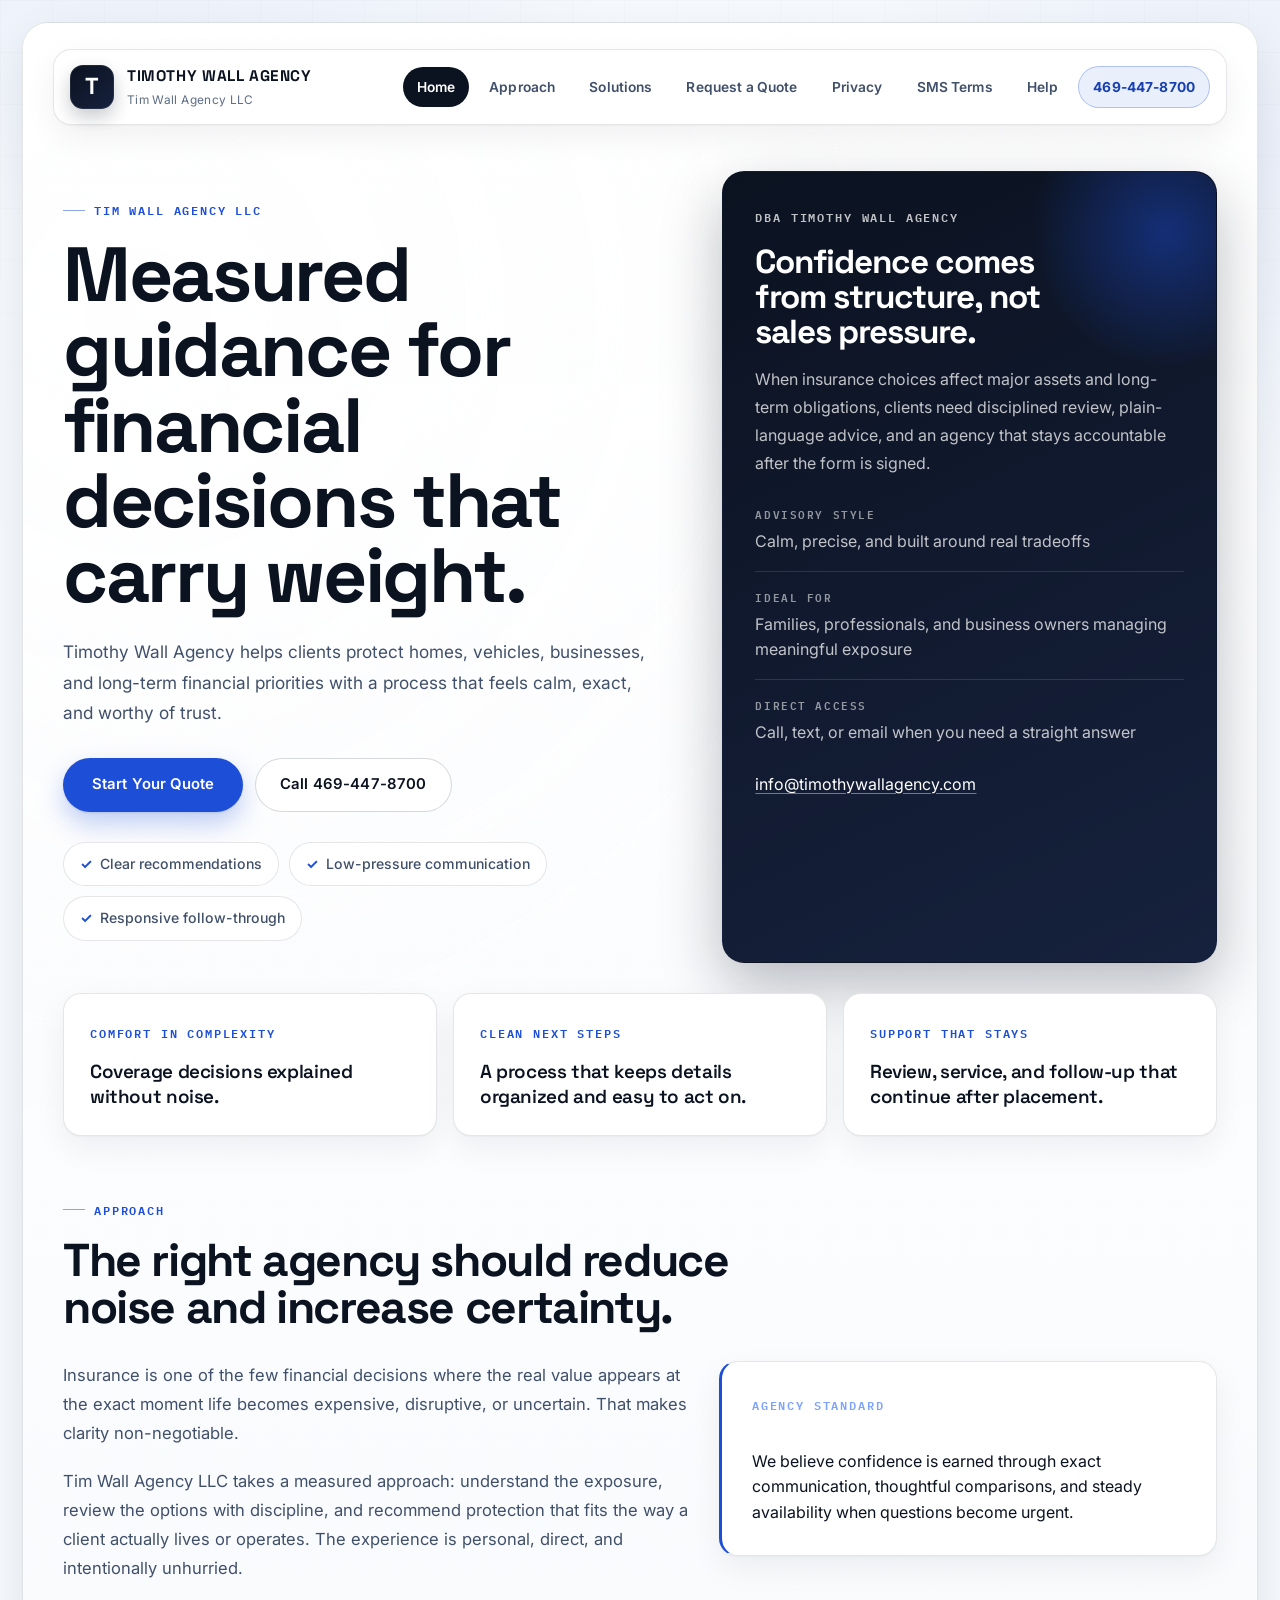
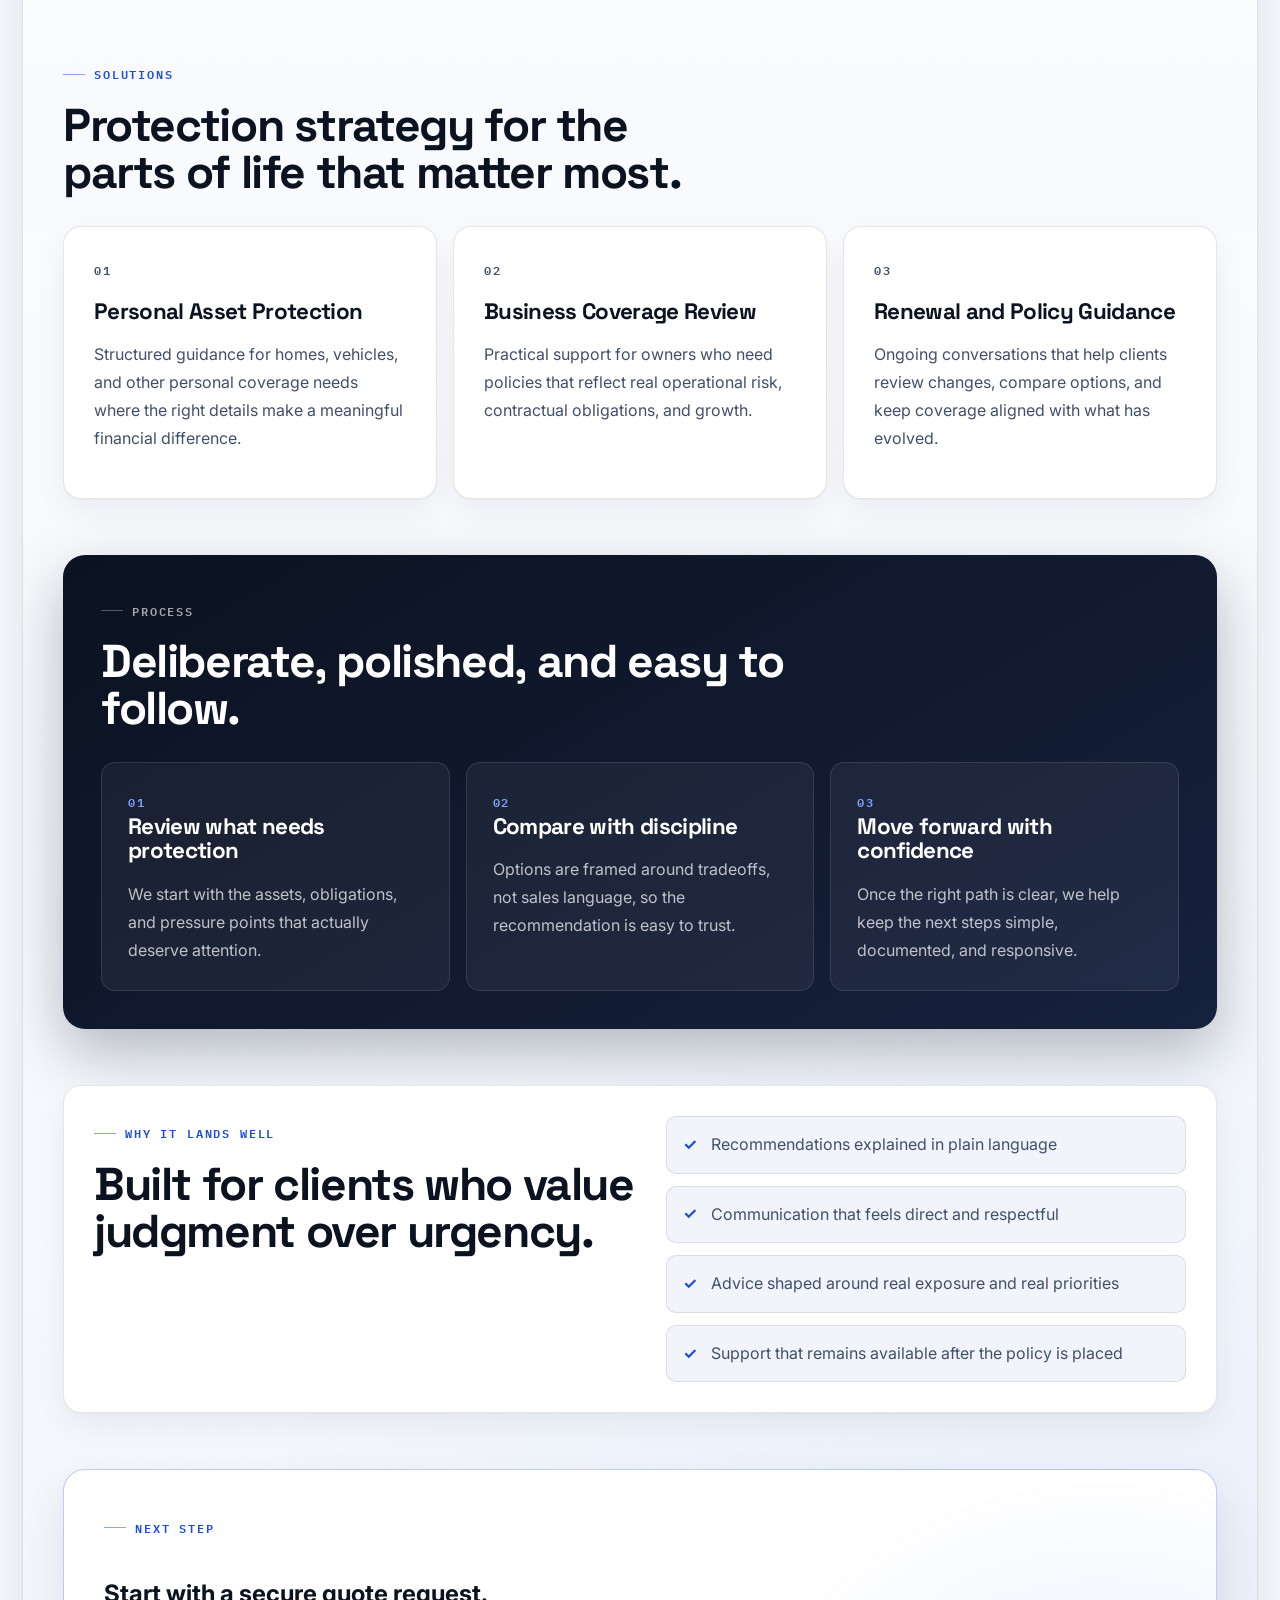
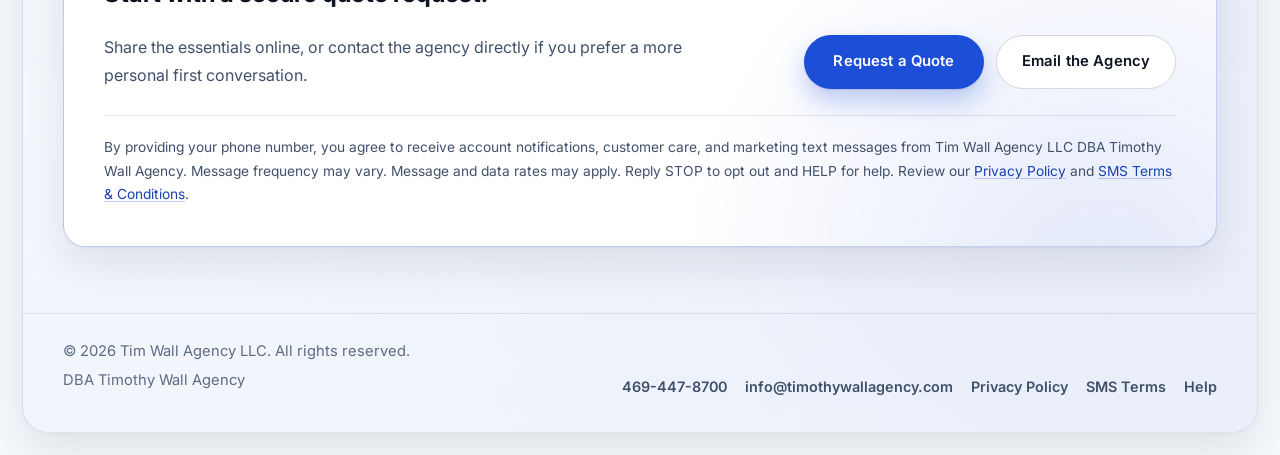
==== index.html @ 3e77e7af "Add files via upload" ====
<!DOCTYPE html>
<html lang="en">
<head>
  <meta charset="UTF-8" />
  <meta name="viewport" content="width=device-width, initial-scale=1.0" />
  <title>Timothy Wall Agency | Refined Insurance Guidance</title>
  <meta
    name="description"
    content="Tim Wall Agency LLC DBA Timothy Wall Agency delivers clear, high-trust insurance guidance for major personal and business decisions."
  />
  <link rel="stylesheet" href="styles.css" />
</head>
<body>
  <a class="skip-link" href="#main">Skip to content</a>
  <div class="page-shell">
    <div class="page-frame">
      <header class="site-nav">
        <div class="nav-inner">
          <a class="brand" href="index.html" aria-label="Timothy Wall Agency home">
            <span class="brand-mark">T</span>
            <span class="brand-copy">
              <strong>Timothy Wall Agency</strong>
              <small>Tim Wall Agency LLC</small>
            </span>
          </a>

          <nav class="nav-links" aria-label="Main navigation">
            <a class="active" href="index.html">Home</a>
            <a href="#approach">Approach</a>
            <a href="#solutions">Solutions</a>
            <a href="quote.html">Request a Quote</a>
            <a href="privacy-policy.html">Privacy</a>
            <a href="sms-terms.html">SMS Terms</a>
            <a href="help.html">Help</a>
            <a class="nav-phone" href="tel:+14694478700">469-447-8700</a>
          </nav>
        </div>
      </header>

      <main id="main">
        <section class="hero">
          <div class="hero-copy">
            <p class="eyebrow">Tim Wall Agency LLC</p>
            <h1>Measured guidance for financial decisions that carry weight.</h1>
            <p class="hero-lead">
              Timothy Wall Agency helps clients protect homes, vehicles, businesses, and long-term financial priorities with a process
              that feels calm, exact, and worthy of trust.
            </p>

            <div class="hero-actions">
              <a class="button-primary" href="quote.html">Start Your Quote</a>
              <a class="button-secondary" href="tel:+14694478700">Call 469-447-8700</a>
            </div>

            <ul class="hero-points" aria-label="Agency values">
              <li>Clear recommendations</li>
              <li>Low-pressure communication</li>
              <li>Responsive follow-through</li>
            </ul>
          </div>

          <aside class="hero-card" aria-label="Why clients choose Timothy Wall Agency">
            <p class="card-kicker">DBA Timothy Wall Agency</p>
            <h2>Confidence comes from structure, not sales pressure.</h2>
            <p>
              When insurance choices affect major assets and long-term obligations, clients need disciplined review, plain-language advice,
              and an agency that stays accountable after the form is signed.
            </p>

            <ul class="detail-list">
              <li>
                <span>Advisory style</span>
                Calm, precise, and built around real tradeoffs
              </li>
              <li>
                <span>Ideal for</span>
                Families, professionals, and business owners managing meaningful exposure
              </li>
              <li>
                <span>Direct access</span>
                Call, text, or email when you need a straight answer
              </li>
            </ul>

            <div class="card-contact">
              <a href="mailto:info@timothywallagency.com">info@timothywallagency.com</a>
            </div>
          </aside>
        </section>

        <section class="confidence-strip" aria-label="Trust signals">
          <div class="confidence-grid">
            <article class="confidence-item">
              <p class="confidence-label">Comfort in complexity</p>
              <h3>Coverage decisions explained without noise.</h3>
            </article>
            <article class="confidence-item">
              <p class="confidence-label">Clean next steps</p>
              <h3>A process that keeps details organized and easy to act on.</h3>
            </article>
            <article class="confidence-item">
              <p class="confidence-label">Support that stays</p>
              <h3>Review, service, and follow-up that continue after placement.</h3>
            </article>
          </div>
        </section>

        <section id="approach" class="section-shell">
          <div class="section-heading">
            <p class="eyebrow">Approach</p>
            <h2>The right agency should reduce noise and increase certainty.</h2>
          </div>

          <div class="split-layout">
            <div class="body-copy">
              <p>
                Insurance is one of the few financial decisions where the real value appears at the exact moment life becomes expensive,
                disruptive, or uncertain. That makes clarity non-negotiable.
              </p>
              <p>
                Tim Wall Agency LLC takes a measured approach: understand the exposure, review the options with discipline,
                and recommend protection that fits the way a client actually lives or operates. The experience is personal, direct, and
                intentionally unhurried.
              </p>
            </div>

            <aside class="statement-card">
              <p class="card-kicker">Agency standard</p>
              <p>
                We believe confidence is earned through exact communication, thoughtful comparisons, and steady availability when questions
                become urgent.
              </p>
            </aside>
          </div>
        </section>

        <section id="solutions" class="section-shell">
          <div class="section-heading section-heading-tight">
            <p class="eyebrow">Solutions</p>
            <h2>Protection strategy for the parts of life that matter most.</h2>
          </div>

          <div class="services-grid">
            <article class="service-card">
              <p class="service-index">01</p>
              <h3>Personal Asset Protection</h3>
              <p>
                Structured guidance for homes, vehicles, and other personal coverage needs where the right details make a meaningful
                financial difference.
              </p>
            </article>

            <article class="service-card">
              <p class="service-index">02</p>
              <h3>Business Coverage Review</h3>
              <p>
                Practical support for owners who need policies that reflect real operational risk, contractual obligations, and growth.
              </p>
            </article>

            <article class="service-card">
              <p class="service-index">03</p>
              <h3>Renewal and Policy Guidance</h3>
              <p>
                Ongoing conversations that help clients review changes, compare options, and keep coverage aligned with what has evolved.
              </p>
            </article>
          </div>
        </section>

        <section class="process-section" aria-label="Agency process">
          <div class="process-wrap">
            <div class="section-heading section-heading-on-dark">
              <p class="eyebrow eyebrow-dark">Process</p>
              <h2>Deliberate, polished, and easy to follow.</h2>
            </div>

            <div class="process-grid">
              <article class="process-step">
                <p class="step-number">01</p>
                <h3>Review what needs protection</h3>
                <p>We start with the assets, obligations, and pressure points that actually deserve attention.</p>
              </article>

              <article class="process-step">
                <p class="step-number">02</p>
                <h3>Compare with discipline</h3>
                <p>Options are framed around tradeoffs, not sales language, so the recommendation is easy to trust.</p>
              </article>

              <article class="process-step">
                <p class="step-number">03</p>
                <h3>Move forward with confidence</h3>
                <p>Once the right path is clear, we help keep the next steps simple, documented, and responsive.</p>
              </article>
            </div>
          </div>
        </section>

        <section class="section-shell">
          <div class="signature-panel">
            <div>
              <p class="eyebrow">Why it lands well</p>
              <h2>Built for clients who value judgment over urgency.</h2>
            </div>

            <div class="signature-list" aria-label="Client experience highlights">
              <p>Recommendations explained in plain language</p>
              <p>Communication that feels direct and respectful</p>
              <p>Advice shaped around real exposure and real priorities</p>
              <p>Support that remains available after the policy is placed</p>
            </div>
          </div>
        </section>

        <section class="cta-section">
          <div class="cta-panel">
            <div>
              <p class="eyebrow">Next step</p>
              <h2>Start with a secure quote request.</h2>
              <p class="cta-copy">
                Share the essentials online, or contact the agency directly if you prefer a more personal first conversation.
              </p>
            </div>

            <div class="hero-actions cta-actions">
              <a class="button-primary" href="quote.html">Request a Quote</a>
              <a class="button-secondary" href="mailto:info@timothywallagency.com">Email the Agency</a>
            </div>

            <p class="cta-note">
              By providing your phone number, you agree to receive account notifications, customer care, and marketing text messages from
              Tim Wall Agency LLC DBA Timothy Wall Agency. Message frequency may vary. Message and data rates may apply.
              Reply STOP to opt out and HELP for help. Review our <a href="privacy-policy.html">Privacy Policy</a> and
              <a href="sms-terms.html">SMS Terms &amp; Conditions</a>.
            </p>
          </div>
        </section>
      </main>

      <footer class="site-footer">
        <div>
          <p>© <span id="year"></span> Tim Wall Agency LLC. All rights reserved.</p>
          <p>DBA Timothy Wall Agency</p>
        </div>
        <div class="footer-links">
          <a href="tel:+14694478700">469-447-8700</a>
          <a href="mailto:info@timothywallagency.com">info@timothywallagency.com</a>
          <a href="privacy-policy.html">Privacy Policy</a>
          <a href="sms-terms.html">SMS Terms</a>
          <a href="help.html">Help</a>
        </div>
      </footer>
    </div>
  </div>

  <script>
    document.getElementById("year").textContent = new Date().getFullYear();
  </script>
</body>
</html>
---- styles.css ----
/* Timothy Wall Agency — modern insurance aesthetic
   Reference: subtle motion + premium restraint (Coterie / Linear / Stripe / Vercel).
   Single confident accent · editorial display + mono eyebrows · blueprint grid ·
   crisp surfaces · scroll-fade micro-interactions · WCAG-AA focus + reduced-motion. */

@import url('https://fonts.googleapis.com/css2?family=Space+Grotesk:wght@500;600;700&family=Inter:wght@400;500;600;700&family=IBM+Plex+Mono:wght@500;600&display=swap');

:root {
  /* Surfaces — clean, cool near-white instead of frosted pastel */
  --bg: #f5f8fc;
  --surface: #ffffff;
  --surface-2: #f1f5fb;
  --panel: rgba(255, 255, 255, 0.78);

  /* Ink + text (all body text ≥ 4.5:1 on white) */
  --ink: #0b1220;
  --ink-soft: #41506a;
  --stone: #5d6b85;

  /* Single confident accent (Tailwind blue-700 family) */
  --accent: #1d4ed8;
  --accent-ink: #1740b0;
  --accent-soft: rgba(29, 78, 216, 0.09);
  --accent-line: rgba(29, 78, 216, 0.28);

  /* Dark brand panel */
  --dark-1: #0b1220;
  --dark-2: #16213d;

  --line: rgba(11, 18, 32, 0.10);
  --line-strong: rgba(11, 18, 32, 0.16);

  /* Lighter, layered shadows (Linear-style soft elevation) */
  --shadow-soft: 0 1px 2px rgba(11, 18, 32, 0.04), 0 12px 32px rgba(11, 18, 32, 0.06);
  --shadow-card: 0 1px 2px rgba(11, 18, 32, 0.05), 0 18px 44px rgba(11, 18, 32, 0.09);
  --shadow-dark: 0 24px 60px rgba(11, 18, 32, 0.28);

  /* Tighter, contemporary radii (no more 34px blobs) */
  --radius-frame: 26px;
  --radius-xl: 22px;
  --radius-lg: 18px;
  --radius-md: 14px;
  --radius-sm: 10px;

  --ease: cubic-bezier(0.22, 1, 0.36, 1);
}

* {
  box-sizing: border-box;
}

html {
  scroll-behavior: smooth;
  -webkit-text-size-adjust: 100%;
}

body {
  margin: 0;
  min-width: 320px;
  color: var(--ink);
  font-family: 'Inter', system-ui, -apple-system, sans-serif;
  font-size: 16px;
  line-height: 1.6;
  -webkit-font-smoothing: antialiased;
  text-rendering: optimizeLegibility;
  background:
    radial-gradient(900px circle at 12% -8%, rgba(29, 78, 216, 0.08), transparent 60%),
    radial-gradient(700px circle at 96% 4%, rgba(29, 78, 216, 0.05), transparent 55%),
    var(--bg);
}

/* Vercel-style blueprint grid — fine, faint, masked toward the edges */
body::before {
  content: '';
  position: fixed;
  inset: 0;
  pointer-events: none;
  z-index: 0;
  opacity: 0.5;
  background-image:
    linear-gradient(rgba(11, 18, 32, 0.035) 1px, transparent 1px),
    linear-gradient(90deg, rgba(11, 18, 32, 0.035) 1px, transparent 1px);
  background-size: 52px 52px;
  -webkit-mask-image: radial-gradient(120% 90% at 50% 0%, #000 35%, transparent 85%);
  mask-image: radial-gradient(120% 90% at 50% 0%, #000 35%, transparent 85%);
}

a {
  color: inherit;
}

/* ---- Accessibility: visible focus + skip link ---- */
:focus-visible {
  outline: 2px solid var(--accent);
  outline-offset: 3px;
  border-radius: 6px;
}

.skip-link {
  position: absolute;
  left: 16px;
  top: -60px;
  z-index: 50;
  padding: 10px 16px;
  border-radius: 999px;
  background: var(--ink);
  color: #fff;
  font: 600 0.9rem 'Inter', sans-serif;
  text-decoration: none;
  transition: top 0.2s var(--ease);
}

.skip-link:focus {
  top: 16px;
}

.page-shell {
  position: relative;
  z-index: 1;
  padding: 22px;
}

.page-frame {
  position: relative;
  max-width: 1320px;
  margin: 0 auto;
  overflow: hidden;
  border: 1px solid var(--line);
  border-radius: var(--radius-frame);
  background:
    linear-gradient(180deg, rgba(255, 255, 255, 0.96), rgba(241, 245, 251, 0.94));
  box-shadow: var(--shadow-card);
}

.page-frame::before {
  content: '';
  position: absolute;
  inset: 0;
  pointer-events: none;
  background:
    radial-gradient(circle at 10% 8%, rgba(255, 255, 255, 0.6), transparent 22%),
    radial-gradient(circle at 88% 92%, rgba(29, 78, 216, 0.05), transparent 26%);
}

.site-nav,
.hero,
.confidence-strip,
.section-shell,
.process-section,
.cta-section,
.quote-main,
.legal-main,
.site-footer {
  position: relative;
  z-index: 1;
}

.site-nav {
  padding: 26px 30px 0;
}

.nav-inner {
  display: flex;
  align-items: center;
  justify-content: space-between;
  gap: 20px;
  padding: 14px 16px;
  border: 1px solid var(--line);
  border-radius: var(--radius-lg);
  background: rgba(255, 255, 255, 0.78);
  backdrop-filter: blur(14px);
  -webkit-backdrop-filter: blur(14px);
  box-shadow: var(--shadow-soft);
}

.brand {
  display: inline-flex;
  align-items: center;
  gap: 13px;
  text-decoration: none;
  min-width: 0;
}

.brand-mark {
  display: inline-flex;
  align-items: center;
  justify-content: center;
  width: 44px;
  height: 44px;
  border-radius: 13px;
  background: linear-gradient(140deg, var(--dark-1), var(--dark-2));
  color: #fff;
  font-family: 'Space Grotesk', sans-serif;
  font-size: 1.45rem;
  font-weight: 700;
  letter-spacing: -0.02em;
  box-shadow: inset 0 0 0 1px rgba(255, 255, 255, 0.08), 0 8px 18px rgba(11, 18, 32, 0.22);
}

.brand-copy {
  display: flex;
  flex-direction: column;
  min-width: 0;
}

.brand-copy strong,
.brand-copy small {
  white-space: nowrap;
}

.brand-copy strong {
  font-family: 'Space Grotesk', sans-serif;
  font-size: 0.96rem;
  font-weight: 700;
  letter-spacing: 0.04em;
  text-transform: uppercase;
}

.brand-copy small {
  margin-top: 2px;
  font-size: 0.74rem;
  color: var(--stone);
  letter-spacing: 0.03em;
}

.nav-links {
  display: flex;
  flex-wrap: wrap;
  align-items: center;
  justify-content: flex-end;
  gap: 6px;
}

.nav-links a {
  padding: 9px 14px;
  border-radius: 999px;
  text-decoration: none;
  font-size: 0.86rem;
  font-weight: 600;
  color: var(--ink-soft);
  letter-spacing: 0.01em;
  transition: color 0.2s var(--ease), background-color 0.2s var(--ease), transform 0.2s var(--ease);
}

.nav-links a:hover {
  color: var(--ink);
  background: var(--surface-2);
}

.nav-links a.active {
  background: var(--ink);
  color: #fff;
}

.nav-links .nav-phone {
  border: 1px solid var(--accent-line);
  background: var(--accent-soft);
  color: var(--accent-ink);
  font-weight: 700;
}

.nav-links .nav-phone:hover {
  background: var(--accent);
  color: #fff;
  border-color: transparent;
  transform: translateY(-1px);
}

.hero,
.section-shell,
.cta-section,
.quote-main,
.legal-main {
  padding-left: 40px;
  padding-right: 40px;
}

.hero {
  padding-top: 46px;
  padding-bottom: 30px;
  display: grid;
  grid-template-columns: minmax(0, 1.12fr) minmax(320px, 0.88fr);
  gap: 30px;
  align-items: stretch;
}

.hero-copy {
  padding: 22px 8px 22px 0;
}

/* ---- Mono eyebrows (Sanity / Coterie pattern) ---- */
.eyebrow,
.card-kicker,
.confidence-label,
.service-index,
.step-number {
  display: inline-flex;
  align-items: center;
  gap: 9px;
  margin: 0 0 18px;
  font-family: 'IBM Plex Mono', monospace;
  font-size: 0.72rem;
  font-weight: 600;
  letter-spacing: 0.16em;
  text-transform: uppercase;
}

.eyebrow::before {
  content: '';
  width: 22px;
  height: 1px;
  background: currentColor;
  opacity: 0.5;
}

.eyebrow {
  color: var(--accent);
}

.eyebrow-dark {
  color: rgba(255, 255, 255, 0.62);
}

/* ---- Editorial display type ---- */
.hero h1,
.interior-hero h1,
.legal-card h1,
.section-heading h2,
.hero-card h2,
.service-card h3,
.process-step h3,
.info-card h2,
.confidence-item h3,
.signature-panel h2 {
  margin: 0;
  font-family: 'Space Grotesk', sans-serif;
  font-weight: 700;
  letter-spacing: -0.03em;
}

.hero h1 {
  max-width: 13ch;
  font-size: clamp(2.9rem, 6vw, 5.2rem);
  line-height: 0.98;
}

.hero-lead,
.body-copy p,
.hero-card p,
.service-card p,
.process-step p,
.cta-copy,
.cta-note,
.legal-card p,
.legal-card li,
.info-card p,
.small-note {
  color: var(--ink-soft);
  line-height: 1.75;
}

.hero-lead {
  max-width: 600px;
  margin: 24px 0 0;
  font-size: 1.08rem;
}

.hero-actions {
  display: flex;
  flex-wrap: wrap;
  gap: 12px;
  margin-top: 30px;
}

.button-primary,
.button-secondary {
  display: inline-flex;
  align-items: center;
  justify-content: center;
  min-width: 180px;
  padding: 14px 24px;
  border-radius: 999px;
  text-decoration: none;
  font-size: 0.93rem;
  font-weight: 600;
  letter-spacing: 0.01em;
  transition: transform 0.22s var(--ease), box-shadow 0.22s var(--ease),
    background-color 0.22s var(--ease), color 0.22s var(--ease), border-color 0.22s var(--ease);
}

.button-primary {
  background: var(--accent);
  color: #fff;
  box-shadow: 0 1px 2px rgba(11, 18, 32, 0.1), 0 12px 26px rgba(29, 78, 216, 0.28);
}

.button-primary:hover {
  background: var(--accent-ink);
  transform: translateY(-2px);
  box-shadow: 0 1px 2px rgba(11, 18, 32, 0.1), 0 16px 32px rgba(29, 78, 216, 0.34);
}

.button-secondary {
  color: var(--ink);
  border: 1px solid var(--line-strong);
  background: var(--surface);
}

.button-secondary:hover {
  border-color: var(--accent-line);
  color: var(--accent-ink);
  transform: translateY(-2px);
  box-shadow: var(--shadow-soft);
}

.card-button:hover {
  transform: translateY(-2px);
}

.hero-points,
.detail-list,
.compact-list,
.legal-list {
  margin: 0;
  padding: 0;
  list-style: none;
}

.hero-points {
  display: flex;
  flex-wrap: wrap;
  gap: 10px;
  margin-top: 30px;
}

.hero-points li {
  padding: 10px 16px;
  border: 1px solid var(--line);
  border-radius: 999px;
  background: var(--surface);
  font-size: 0.88rem;
  font-weight: 500;
  color: var(--ink-soft);
}

.hero-points li::before {
  content: '✓';
  margin-right: 8px;
  color: var(--accent);
  font-weight: 700;
}

/* ---- Cards: crisp surfaces + subtle hover lift ---- */
.hero-card,
.statement-card,
.service-card,
.confidence-item,
.info-card,
.legal-card,
.quote-form-frame,
.signature-panel {
  border: 1px solid var(--line);
  box-shadow: var(--shadow-soft);
}

.confidence-item,
.service-card {
  transition: transform 0.28s var(--ease), box-shadow 0.28s var(--ease), border-color 0.28s var(--ease);
}

.confidence-item:hover,
.service-card:hover {
  transform: translateY(-4px);
  box-shadow: var(--shadow-card);
  border-color: var(--accent-line);
}

.hero-card {
  position: relative;
  overflow: hidden;
  padding: 32px;
  border-radius: var(--radius-xl);
  border-color: transparent;
  background: linear-gradient(155deg, var(--dark-1) 0%, var(--dark-2) 100%);
  color: #fff;
  box-shadow: var(--shadow-dark);
}

.hero-card::before {
  content: '';
  position: absolute;
  width: 280px;
  height: 280px;
  right: -90px;
  top: -80px;
  border-radius: 50%;
  background: radial-gradient(circle, rgba(29, 78, 216, 0.45), transparent 68%);
}

.hero-card h2 {
  position: relative;
  max-width: 14ch;
  font-size: clamp(1.7rem, 2.6vw, 2.4rem);
  line-height: 1.05;
  color: #fff;
}

.hero-card p,
.hero-card li {
  color: rgba(255, 255, 255, 0.74);
}

.card-kicker {
  color: #7da2ff;
}

.detail-list {
  display: grid;
  gap: 16px;
  margin-top: 28px;
}

.detail-list li {
  padding-bottom: 16px;
  border-bottom: 1px solid rgba(255, 255, 255, 0.12);
  line-height: 1.6;
}

.detail-list li:last-child {
  border-bottom: 0;
  padding-bottom: 0;
}

.detail-list span {
  display: block;
  margin-bottom: 6px;
  color: rgba(255, 255, 255, 0.55);
  font-family: 'IBM Plex Mono', monospace;
  font-size: 0.7rem;
  font-weight: 600;
  letter-spacing: 0.14em;
  text-transform: uppercase;
}

.card-contact {
  margin-top: 26px;
}

.card-contact a {
  color: #fff;
  text-decoration-color: rgba(125, 162, 255, 0.7);
}

.confidence-strip {
  padding: 0 40px 56px;
}

.confidence-grid,
.services-grid,
.process-grid {
  display: grid;
  gap: 16px;
  grid-template-columns: repeat(3, minmax(0, 1fr));
}

.confidence-item {
  padding: 26px;
  border-radius: var(--radius-lg);
  background: var(--surface);
}

.confidence-label,
.service-index {
  color: var(--accent);
}

.confidence-item h3 {
  font-size: 1.18rem;
  font-weight: 600;
  letter-spacing: -0.02em;
  line-height: 1.3;
  color: var(--ink);
}

.section-shell {
  padding-bottom: 56px;
}

.section-shell-tight {
  padding-bottom: 0;
}

.section-heading {
  max-width: 720px;
  margin-bottom: 30px;
}

.section-heading h2,
.signature-panel h2,
.legal-card h1,
.interior-hero h1 {
  font-size: clamp(2.1rem, 3.6vw, 3.4rem);
  line-height: 1.02;
}

.section-heading-tight {
  max-width: 640px;
}

.split-layout {
  display: grid;
  grid-template-columns: minmax(0, 1.12fr) minmax(280px, 0.88fr);
  gap: 22px;
  align-items: start;
}

.body-copy p {
  margin: 0 0 18px;
  font-size: 1.04rem;
}

.statement-card,
.signature-panel {
  padding: 30px;
  border-radius: var(--radius-lg);
  background: var(--surface);
}

.statement-card {
  border-left: 3px solid var(--accent);
}

.statement-card p:last-child {
  margin-bottom: 0;
}

.services-grid {
  margin-top: 8px;
}

.service-card {
  padding: 30px;
  border-radius: var(--radius-lg);
  background: var(--surface);
}

.service-index,
.step-number {
  margin-bottom: 20px;
}

.service-card h3,
.process-step h3 {
  font-size: 1.4rem;
  line-height: 1.1;
  margin-bottom: 14px;
}

.process-section {
  padding: 0 40px 56px;
}

.process-wrap {
  padding: 38px;
  border-radius: var(--radius-xl);
  background: linear-gradient(150deg, var(--dark-1) 0%, var(--dark-2) 100%);
  box-shadow: var(--shadow-dark);
}

.section-heading-on-dark h2,
.process-step h3,
.process-step p,
.process-step .step-number {
  color: #fff;
}

.process-step {
  padding: 26px;
  border-radius: var(--radius-md);
  background: rgba(255, 255, 255, 0.05);
  border: 1px solid rgba(255, 255, 255, 0.1);
}

.process-step .step-number {
  color: #7da2ff;
}

.process-step p {
  margin-bottom: 0;
  color: rgba(255, 255, 255, 0.72);
}

.signature-panel {
  display: grid;
  grid-template-columns: minmax(0, 1fr) minmax(320px, 0.96fr);
  gap: 30px;
  align-items: start;
  background: var(--surface);
}

.signature-list {
  display: grid;
  gap: 12px;
}

.signature-list p {
  margin: 0;
  padding: 15px 18px 15px 44px;
  position: relative;
  border-radius: var(--radius-sm);
  border: 1px solid var(--line);
  background: var(--surface-2);
  color: var(--ink-soft);
  line-height: 1.6;
}

.signature-list p::before {
  content: '✓';
  position: absolute;
  left: 16px;
  top: 50%;
  transform: translateY(-50%);
  color: var(--accent);
  font-weight: 700;
}

.cta-section {
  padding-bottom: 66px;
}

.cta-panel {
  display: grid;
  grid-template-columns: minmax(0, 1fr) auto;
  gap: 26px;
  align-items: end;
  padding: 40px;
  border-radius: var(--radius-xl);
  border: 1px solid var(--accent-line);
  background:
    radial-gradient(700px circle at 90% 110%, rgba(29, 78, 216, 0.12), transparent 60%),
    var(--surface);
  box-shadow: var(--shadow-card);
}

.cta-copy {
  max-width: 620px;
  margin: 16px 0 0;
}

.cta-actions {
  margin-top: 0;
}

.cta-note {
  grid-column: 1 / -1;
  margin: 0;
  padding-top: 20px;
  border-top: 1px solid var(--line);
  font-size: 0.86rem;
  line-height: 1.7;
}

.quote-main {
  padding-top: 40px;
  padding-bottom: 44px;
}

.interior-hero {
  display: grid;
  grid-template-columns: minmax(0, 1.05fr) minmax(280px, 0.72fr);
  gap: 24px;
  align-items: start;
  margin-bottom: 28px;
}

.interior-copy {
  max-width: 660px;
}

.info-card {
  padding: 30px;
  border-radius: var(--radius-lg);
  background: var(--surface);
}

.info-card h2 {
  font-size: 1.6rem;
  line-height: 1.05;
  margin-bottom: 14px;
}

.info-card p {
  margin: 0 0 10px;
}

.card-button {
  width: 100%;
  margin-top: 14px;
}

.quote-layout {
  display: grid;
  grid-template-columns: minmax(0, 1fr) minmax(280px, 320px);
  gap: 24px;
  align-items: start;
}

.quote-form-frame {
  padding: 16px;
  border-radius: var(--radius-xl);
  background: var(--surface);
}

.quote-form-frame iframe {
  display: block;
  width: 100%;
  min-height: 1180px;
  border: 0;
  border-radius: var(--radius-md);
  background: #fff;
}

.compact-list {
  display: grid;
  gap: 10px;
}

.compact-list li {
  padding: 13px 16px 13px 40px;
  position: relative;
  border-radius: var(--radius-sm);
  background: var(--surface-2);
  line-height: 1.55;
  color: var(--ink-soft);
}

.compact-list li::before {
  content: '✓';
  position: absolute;
  left: 15px;
  top: 13px;
  color: var(--accent);
  font-weight: 700;
}

.small-note {
  margin: 18px 0 0;
  font-size: 0.88rem;
}

.quote-card {
  max-width: 100%;
}

.quote-disclaimer-section {
  margin-top: 26px;
}

.quote-disclaimer {
  margin: 0;
  font-size: 0.9rem;
}

.legal-main {
  padding-top: 40px;
  padding-bottom: 60px;
}

.legal-card {
  max-width: 920px;
  margin: 0 auto;
  padding: 42px clamp(24px, 4vw, 48px);
  border-radius: var(--radius-xl);
  background: var(--surface);
}

.legal-card h1 {
  letter-spacing: -0.03em;
}

.legal-card h2 {
  margin: 34px 0 12px;
  font-family: 'Space Grotesk', sans-serif;
  font-size: 1.3rem;
  font-weight: 600;
  letter-spacing: -0.02em;
  color: var(--ink);
}

.legal-card p,
.legal-card li {
  margin: 0 0 14px;
}

.legal-list {
  display: grid;
  gap: 12px;
  margin-top: 6px;
}

.legal-list li {
  margin: 0;
  padding-left: 20px;
  position: relative;
}

.legal-list li::before {
  content: '';
  position: absolute;
  left: 0;
  top: 0.62em;
  width: 7px;
  height: 7px;
  border-radius: 50%;
  background: var(--accent);
}

.legal-back-link {
  margin-top: 30px;
}

/* Links inside content use the accent for affordance + contrast */
.legal-back-link a,
.cta-note a,
.info-card a,
.legal-card a {
  color: var(--accent-ink);
  text-decoration-color: var(--accent-line);
  text-underline-offset: 0.16em;
}

.hero-card a {
  text-decoration-color: rgba(125, 162, 255, 0.7);
  text-underline-offset: 0.16em;
}

.site-footer {
  display: flex;
  flex-wrap: wrap;
  align-items: flex-end;
  justify-content: space-between;
  gap: 18px;
  padding: 26px 40px 34px;
  border-top: 1px solid var(--line);
}

.site-footer p {
  margin: 0 0 6px;
  color: var(--stone);
  font-size: 0.92rem;
  line-height: 1.55;
}

.footer-links {
  display: flex;
  flex-wrap: wrap;
  justify-content: flex-end;
  gap: 10px 18px;
}

.footer-links a {
  color: var(--ink-soft);
  text-decoration: none;
  font-size: 0.9rem;
  font-weight: 600;
  transition: color 0.2s var(--ease);
}

.footer-links a:hover {
  color: var(--accent-ink);
  text-decoration: underline;
  text-underline-offset: 0.16em;
}

/* ---- Motion: entrance + scroll reveal, all opt-out-aware ---- */
@keyframes fade-up {
  from { opacity: 0; transform: translateY(16px); }
  to { opacity: 1; transform: translateY(0); }
}

@keyframes reveal-in {
  from { opacity: 0; transform: translateY(26px); }
  to { opacity: 1; transform: none; }
}

@media (prefers-reduced-motion: no-preference) {
  .site-nav,
  .hero,
  .confidence-strip,
  .section-shell,
  .process-section,
  .cta-section,
  .quote-main,
  .legal-main,
  .site-footer {
    animation: fade-up 0.6s var(--ease) both;
  }

  /* Modern CSS scroll-driven reveal where supported; content stays
     visible by default, so unsupported browsers lose nothing. */
  @supports (animation-timeline: view()) {
    .confidence-item,
    .service-card,
    .process-step,
    .signature-list p,
    .statement-card {
      animation: reveal-in linear both;
      animation-timeline: view();
      animation-range: entry 0% entry 52%;
    }
  }
}

@media (prefers-reduced-motion: reduce) {
  html {
    scroll-behavior: auto;
  }
  * {
    animation-duration: 0.001ms !important;
    animation-iteration-count: 1 !important;
    transition-duration: 0.001ms !important;
  }
}

/* ---- Responsive ---- */
@media (max-width: 1100px) {
  .hero,
  .split-layout,
  .interior-hero,
  .quote-layout,
  .signature-panel,
  .cta-panel {
    grid-template-columns: 1fr;
  }

  .confidence-grid,
  .services-grid,
  .process-grid {
    grid-template-columns: repeat(2, minmax(0, 1fr));
  }

  .cta-actions {
    justify-content: flex-start;
  }
}

@media (max-width: 820px) {
  .page-shell {
    padding: 12px;
  }

  .site-nav,
  .hero,
  .section-shell,
  .cta-section,
  .quote-main,
  .legal-main,
  .confidence-strip,
  .process-section,
  .site-footer {
    padding-left: 18px;
    padding-right: 18px;
  }

  .site-nav {
    padding-top: 18px;
  }

  .nav-inner {
    padding: 14px;
  }

  .brand-copy strong,
  .brand-copy small {
    white-space: normal;
  }

  .hero {
    padding-top: 32px;
  }

  .hero h1 {
    max-width: none;
  }

  .confidence-grid,
  .services-grid,
  .process-grid {
    grid-template-columns: 1fr;
  }

  .process-wrap,
  .cta-panel,
  .statement-card,
  .signature-panel,
  .legal-card,
  .hero-card,
  .service-card,
  .info-card,
  .confidence-item {
    padding: 24px;
  }

  .site-footer {
    padding-bottom: 24px;
  }

  .footer-links {
    justify-content: flex-start;
  }
}

@media (max-width: 560px) {
  .button-primary,
  .button-secondary,
  .card-button {
    width: 100%;
  }

  .hero-actions,
  .cta-actions {
    width: 100%;
  }

  .hero-points li,
  .compact-list li {
    width: 100%;
  }

  .quote-form-frame iframe {
    min-height: 1320px;
  }
}

@media print {
  body {
    background: #fff;
  }

  body::before,
  .site-nav,
  .site-footer,
  .skip-link {
    display: none !important;
  }

  .page-shell {
    padding: 0;
  }

  .page-frame {
    box-shadow: none;
    border: 0;
    border-radius: 0;
    background: #fff;
  }

  .legal-main {
    padding: 0;
  }

  .legal-card {
    box-shadow: none;
    border: 0;
    padding: 0;
    max-width: 100%;
    background: #fff;
  }
}
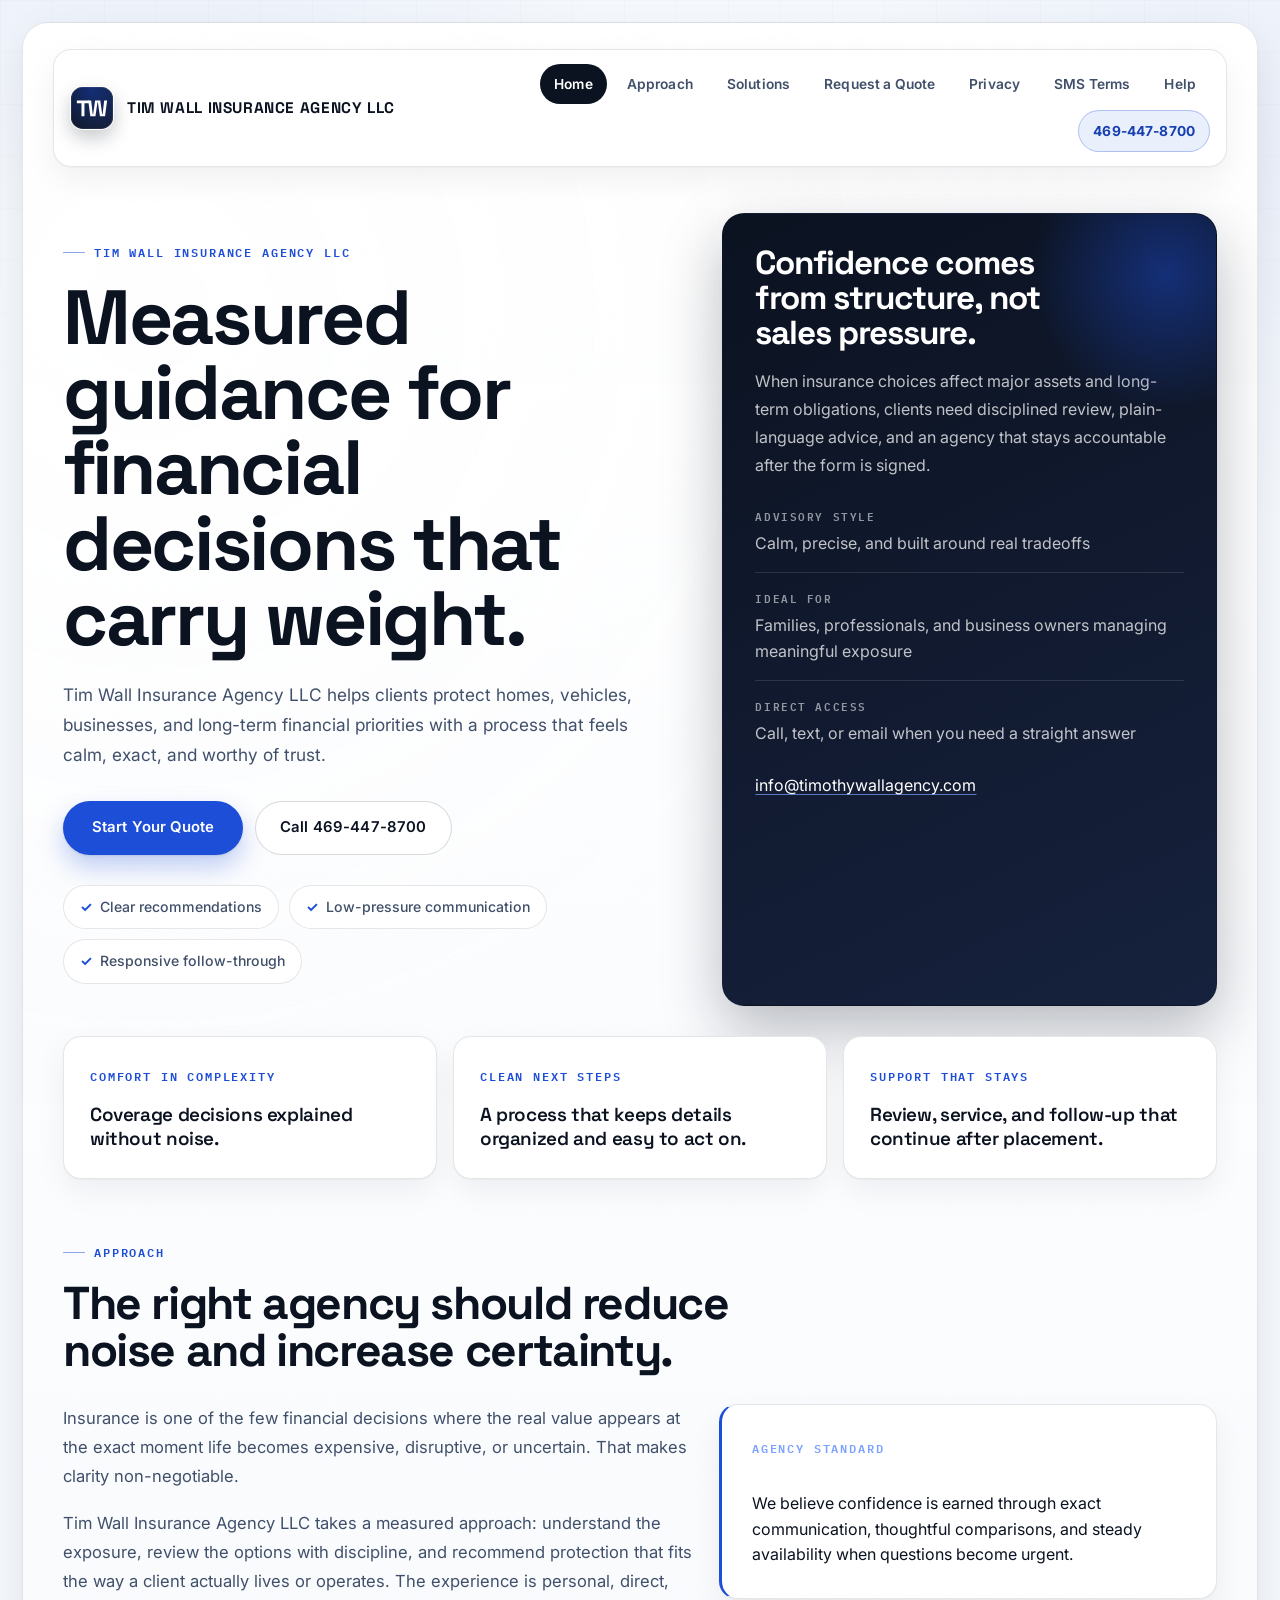
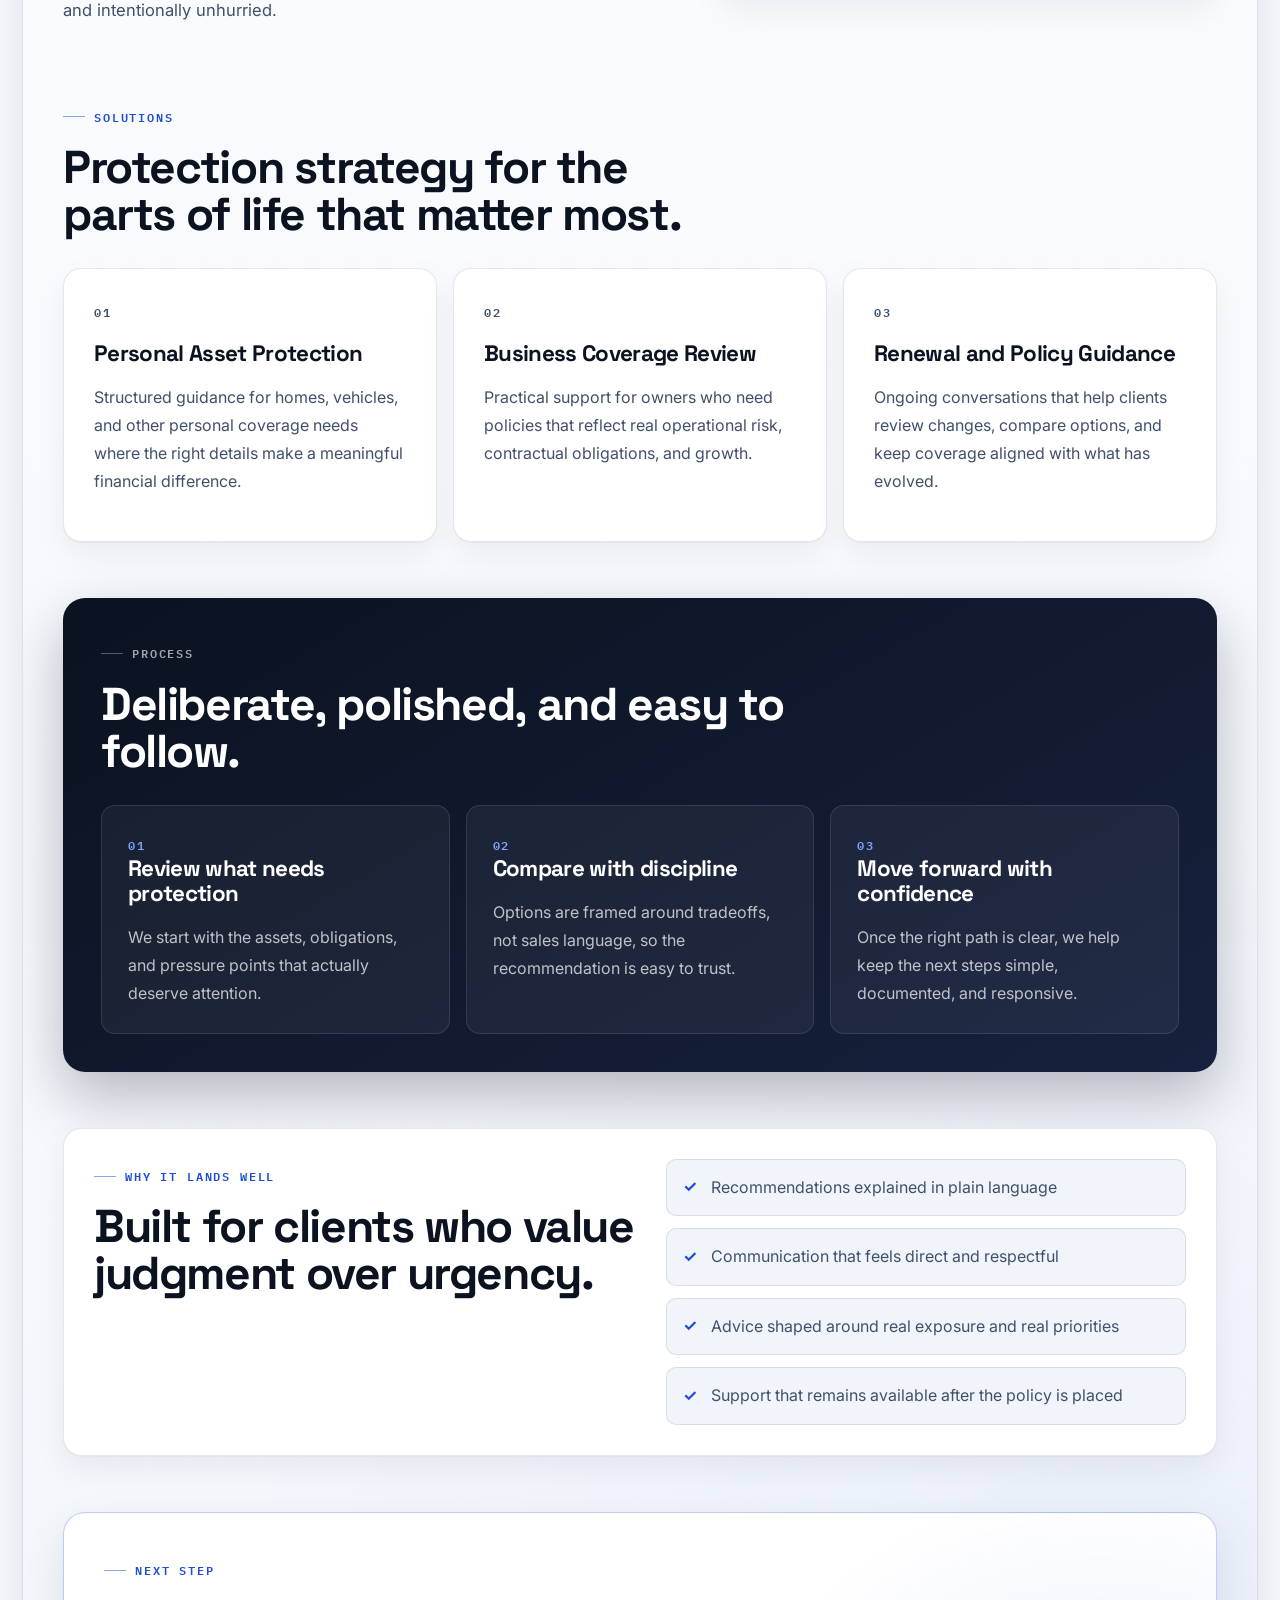
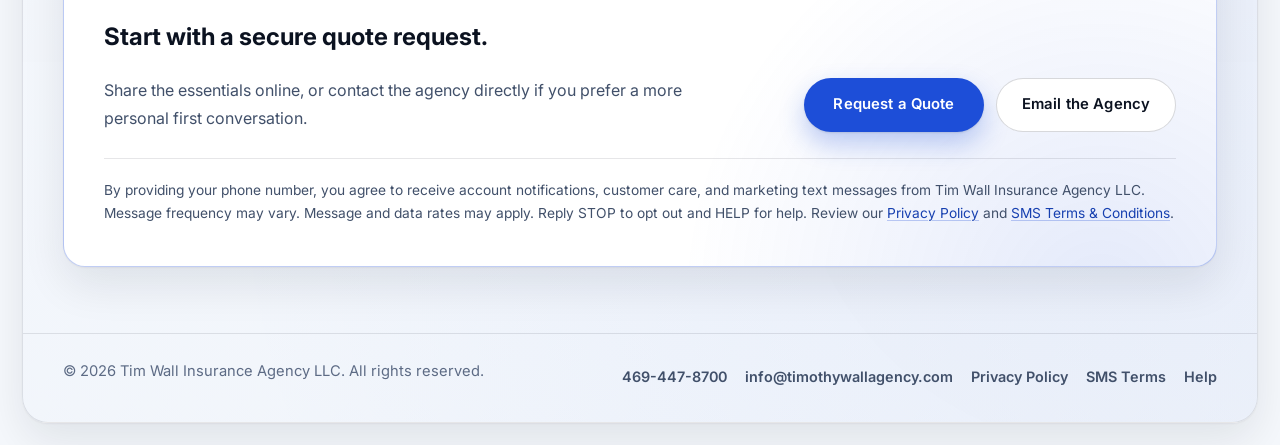
==== commit c39faf22: "Add files via upload" ====
--- a/index.html
+++ b/index.html
@@ -3,11 +3,12 @@
 <head>
   <meta charset="UTF-8" />
   <meta name="viewport" content="width=device-width, initial-scale=1.0" />
-  <title>Timothy Wall Agency | Refined Insurance Guidance</title>
+  <title>Tim Wall Insurance Agency LLC | Refined Insurance Guidance</title>
   <meta
     name="description"
-    content="Tim Wall Agency LLC DBA Timothy Wall Agency delivers clear, high-trust insurance guidance for major personal and business decisions."
+    content="Tim Wall Insurance Agency LLC delivers clear, high-trust insurance guidance for major personal and business decisions."
   />
+  <link rel="icon" type="image/svg+xml" href="favicon.svg" />
   <link rel="stylesheet" href="styles.css" />
 </head>
 <body>
@@ -16,11 +17,10 @@
     <div class="page-frame">
       <header class="site-nav">
         <div class="nav-inner">
-          <a class="brand" href="index.html" aria-label="Timothy Wall Agency home">
-            <span class="brand-mark">T</span>
+          <a class="brand" href="index.html" aria-label="Tim Wall Insurance Agency LLC home">
+            <span class="brand-mark"><img src="logo.svg" alt="" width="44" height="44" /></span>
             <span class="brand-copy">
-              <strong>Timothy Wall Agency</strong>
-              <small>Tim Wall Agency LLC</small>
+              <strong>Tim Wall Insurance Agency LLC</strong>
             </span>
           </a>
 
@@ -40,10 +40,10 @@
       <main id="main">
         <section class="hero">
           <div class="hero-copy">
-            <p class="eyebrow">Tim Wall Agency LLC</p>
+            <p class="eyebrow">Tim Wall Insurance Agency LLC</p>
             <h1>Measured guidance for financial decisions that carry weight.</h1>
             <p class="hero-lead">
-              Timothy Wall Agency helps clients protect homes, vehicles, businesses, and long-term financial priorities with a process
+              Tim Wall Insurance Agency LLC helps clients protect homes, vehicles, businesses, and long-term financial priorities with a process
               that feels calm, exact, and worthy of trust.
             </p>
 
@@ -59,8 +59,7 @@
             </ul>
           </div>
 
-          <aside class="hero-card" aria-label="Why clients choose Timothy Wall Agency">
-            <p class="card-kicker">DBA Timothy Wall Agency</p>
+          <aside class="hero-card" aria-label="Why clients choose Tim Wall Insurance Agency LLC">
             <h2>Confidence comes from structure, not sales pressure.</h2>
             <p>
               When insurance choices affect major assets and long-term obligations, clients need disciplined review, plain-language advice,
@@ -118,7 +117,7 @@
                 disruptive, or uncertain. That makes clarity non-negotiable.
               </p>
               <p>
-                Tim Wall Agency LLC takes a measured approach: understand the exposure, review the options with discipline,
+                Tim Wall Insurance Agency LLC takes a measured approach: understand the exposure, review the options with discipline,
                 and recommend protection that fits the way a client actually lives or operates. The experience is personal, direct, and
                 intentionally unhurried.
               </p>
@@ -230,7 +229,7 @@
 
             <p class="cta-note">
               By providing your phone number, you agree to receive account notifications, customer care, and marketing text messages from
-              Tim Wall Agency LLC DBA Timothy Wall Agency. Message frequency may vary. Message and data rates may apply.
+              Tim Wall Insurance Agency LLC. Message frequency may vary. Message and data rates may apply.
               Reply STOP to opt out and HELP for help. Review our <a href="privacy-policy.html">Privacy Policy</a> and
               <a href="sms-terms.html">SMS Terms &amp; Conditions</a>.
             </p>
@@ -240,8 +239,7 @@
 
       <footer class="site-footer">
         <div>
-          <p>© <span id="year"></span> Tim Wall Agency LLC. All rights reserved.</p>
-          <p>DBA Timothy Wall Agency</p>
+          <p>© <span id="year"></span> Tim Wall Insurance Agency LLC. All rights reserved.</p>
         </div>
         <div class="footer-links">
           <a href="tel:+14694478700">469-447-8700</a>
--- a/styles.css
+++ b/styles.css
@@ -187,14 +187,15 @@
   justify-content: center;
   width: 44px;
   height: 44px;
+  flex: 0 0 auto;
+}
+
+.brand-mark img {
+  display: block;
+  width: 44px;
+  height: 44px;
   border-radius: 13px;
-  background: linear-gradient(140deg, var(--dark-1), var(--dark-2));
-  color: #fff;
-  font-family: 'Space Grotesk', sans-serif;
-  font-size: 1.45rem;
-  font-weight: 700;
-  letter-spacing: -0.02em;
-  box-shadow: inset 0 0 0 1px rgba(255, 255, 255, 0.08), 0 8px 18px rgba(11, 18, 32, 0.22);
+  box-shadow: 0 8px 18px rgba(11, 18, 32, 0.22);
 }
 
 .brand-copy {
